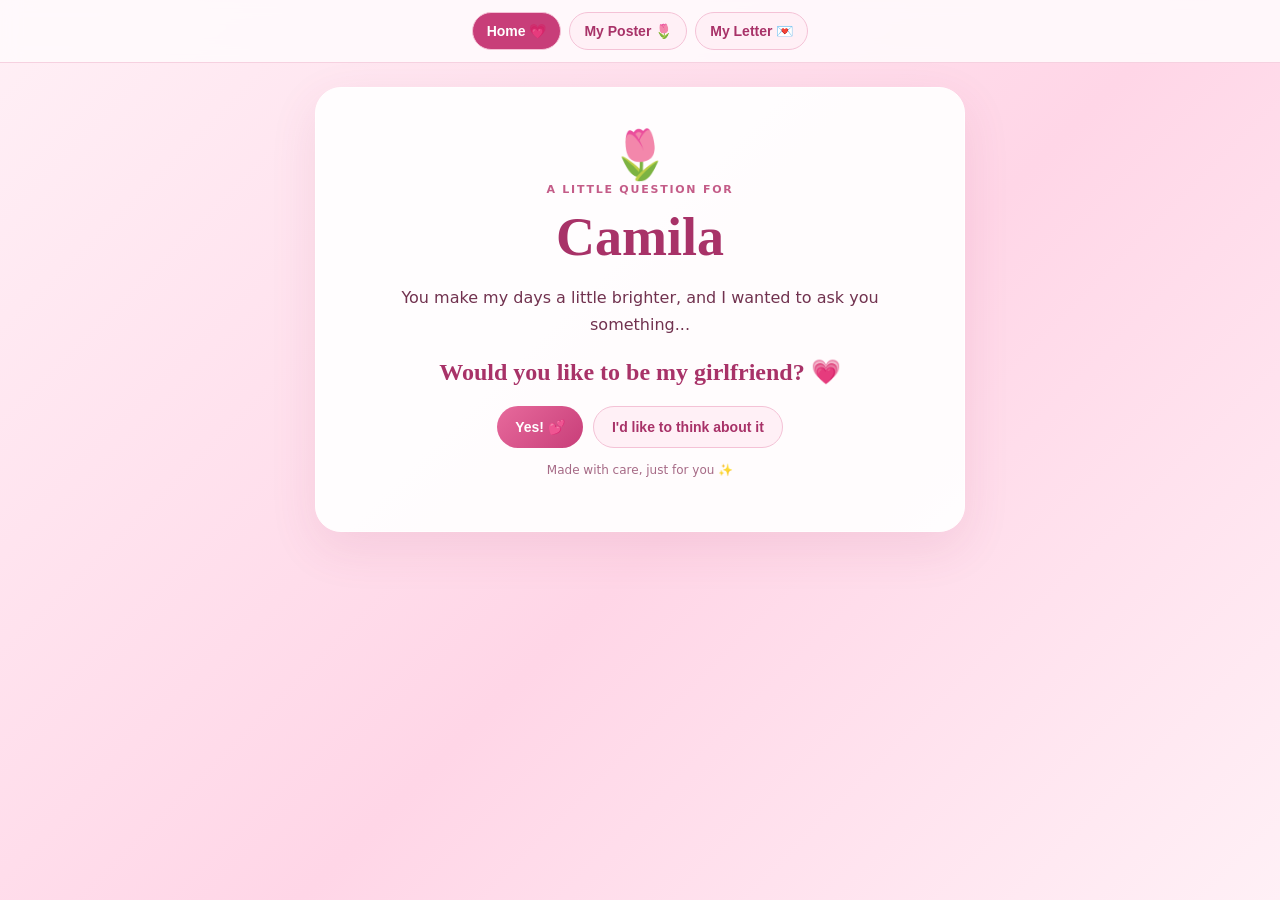
==== index.html @ 625b8be9 "Add files via upload" ====
<!doctype html>
<html lang="en">
<head>
<meta charset="utf-8">
<meta name="viewport" content="width=device-width, initial-scale=1">
<meta name="theme-color" content="#ffe4ef">
<title>For Camila 💗</title>
<style>
:root{--pink:#f7a8c7;--deep:#bd3e78;--ink:#71324f;--pale:#fff0f6}
*{box-sizing:border-box}
body{margin:0;min-height:100vh;font-family:ui-rounded,"Trebuchet MS",system-ui,sans-serif;color:var(--ink);background:linear-gradient(135deg,#fff0f6,#ffd6e7 55%,#fff0f6)}
header{position:sticky;top:0;z-index:3;background:#fffafcE8;backdrop-filter:blur(10px);padding:12px 14px;border-bottom:1px solid #f6d1e0}
nav{display:flex;justify-content:center;gap:8px;flex-wrap:wrap}
nav button{background:#fff0f6;color:#a83268;border:1px solid #f4c2d6;padding:10px 14px;border-radius:999px;font-weight:700}
nav button.active{background:#c83e79;color:white}
main{width:min(100% - 28px,650px);margin:24px auto 50px}
.panel{display:none}.panel.active{display:block}
.card{background:#ffffffed;border:1px solid white;border-radius:26px;padding:clamp(22px,5vw,38px);box-shadow:0 16px 48px #a83f6b1c;text-align:center}
h1,h2{font-family:Georgia,serif;color:#a83268}
h1{font-size:clamp(36px,9vw,54px);margin:10px 0}
p{line-height:1.7}
.flower{font-size:48px}
.eyebrow{text-transform:uppercase;letter-spacing:.16em;font-size:11px;font-weight:800;color:#c45c88}
.actions{display:flex;justify-content:center;gap:10px;flex-wrap:wrap;margin-top:18px}
button,.button{border:0;border-radius:999px;padding:12px 18px;font-size:14px;font-weight:700;cursor:pointer}
.primary{background:linear-gradient(135deg,#e76a9c,#c83e79);color:white}
.soft{background:#fff0f6;color:#a83268;border:1px solid #f4c2d6}
.poster{padding:30px 22px;border-radius:22px;background:radial-gradient(circle at top,#fff 0,#fff0f6 48%,#ffd5e6 100%);border:2px solid #f3b8d0;box-shadow:inset 0 0 0 7px #ffffff8c}
.poster .big{font-family:Georgia,serif;font-size:clamp(34px,9vw,52px);line-height:1.08;color:#b83270;margin:12px 0}
.poster .small{letter-spacing:.16em;text-transform:uppercase;font-size:11px;color:#b45a83}
.poster .poster-message{font-family:Georgia,serif;font-size:20px;line-height:1.5;white-space:pre-wrap}
label{display:block;text-align:left;font-size:13px;font-weight:700;margin:14px 0 6px}
input,textarea{width:100%;border:1px solid #edbfd2;border-radius:12px;padding:12px;font:inherit;color:var(--ink);background:#fffafd}
textarea{min-height:105px;resize:vertical}
.letter{background:#fffafc;border:1px solid #f5d4e1;border-radius:18px;padding:22px;text-align:left;white-space:pre-wrap;line-height:1.8;font-family:Georgia,serif}
.note{font-size:12px;color:#a66a86}
#reply{display:none;margin-top:18px;background:#fff0f6;padding:14px;border-radius:14px}
#reply.show{display:block}
@media print{header,.editor,.actions,.note{display:none!important}body{background:white}.panel{display:none!important}#poster.panel{display:block!important}main{width:100%;margin:0}.card{box-shadow:none;border:0;padding:0}.poster{min-height:90vh;display:flex;flex-direction:column;justify-content:center}}
</style>
</head>
<body>
<header><nav aria-label="Website pages">
<button class="active" data-page="home">Home 💗</button>
<button data-page="poster">My Poster 🌷</button>
<button data-page="letter">My Letter 💌</button>
</nav></header>
<main>
<section class="panel active" id="home">
<div class="card">
<div class="flower">🌷</div><div class="eyebrow">A little question for</div>
<h1>Camila</h1>
<p>You make my days a little brighter, and I wanted to ask you something...</p>
<h2>Would you like to be my girlfriend? 💗</h2>
<div class="actions"><button class="primary" id="yes">Yes! 💕</button><button class="soft" id="think">I'd like to think about it</button></div>
<div id="reply" role="status" aria-live="polite"></div>
<p class="note">Made with care, just for you ✨</p>
</div></section>

<section class="panel" id="poster">
<div class="card">
<h2>Your little poster 🌸</h2>
<div class="poster" id="posterPreview">
<div style="font-size:34px">🌷 💗 🌷</div>
<div class="small">A little note for</div>
<div class="big" id="posterName">CAMILA</div>
<div class="poster-message" id="posterText">You make ordinary days feel a little more special.</div>
<div style="font-size:27px;margin-top:16px">♡ ♡ ♡</div>
</div>
<div class="editor">
<label for="nameInput">Name on the poster</label><input id="nameInput" value="Camila" maxlength="35">
<label for="posterInput">Poster message</label><textarea id="posterInput" maxlength="220">You make ordinary days feel a little more special.</textarea>
</div>
<div class="actions"><button class="primary" onclick="window.print()">Print / Save poster</button><button class="soft" id="resetPoster">Reset poster</button></div>
<p class="note">Edit the words above and the poster updates instantly. Use Print / Save poster to save a copy as a PDF from your phone's print menu.</p>
</div></section>

<section class="panel" id="letter">
<div class="card">
<h2>A letter for Camila 💌</h2>
<div class="letter" id="letterPreview"></div>
<div class="editor">
<label for="letterInput">Make this letter yours — edit any words you like</label>
<textarea id="letterInput" rows="12"></textarea>
</div>
<div class="actions"><button class="primary" id="updateLetter">Update letter</button><button class="soft" id="resetLetter">Restore suggested letter</button></div>
<p class="note">The letter stays in this page while it is open. You can copy it and send it to her.</p>
</div></section>
</main>
<script>
const suggestedLetter = `Dear Camila,

I wanted to make something a little special for you because there is something I've been wanting to ask. I really enjoy talking with you, spending time with you, and getting to know you. You have a way of making my days brighter, and I appreciate the little moments we share.

I think you're a wonderful person, and I'd love the chance to make more happy memories together. I don't want you to feel pressured to answer a certain way — I just wanted to be honest about how I feel and ask you properly.

So here's my question: would you like to be my girlfriend?

Whatever your answer is, thank you for taking the time to read this. You deserve kindness, honesty, and happiness.

From,
Someone who thinks you're pretty special 💗`;
const $ = id => document.getElementById(id);
document.querySelectorAll('nav button').forEach(btn=>btn.addEventListener('click',()=>{
 document.querySelectorAll('nav button').forEach(b=>b.classList.toggle('active',b===btn));
 document.querySelectorAll('.panel').forEach(p=>p.classList.toggle('active',p.id===btn.dataset.page));
}));
$('yes').onclick=()=>{$('reply').textContent="You just made me really happy, Camila! 💖";$('reply').classList.add('show')};
$('think').onclick=()=>{$('reply').textContent="That's completely okay. Take your time — no pressure. 💗";$('reply').classList.add('show')};
function updatePoster(){ $('posterName').textContent=$('nameInput').value.trim().toUpperCase()||'CAMILA'; $('posterText').textContent=$('posterInput').value; }
$('nameInput').addEventListener('input',updatePoster);$('posterInput').addEventListener('input',updatePoster);
$('resetPoster').onclick=()=>{$('nameInput').value='Camila';$('posterInput').value='You make ordinary days feel a little more special.';updatePoster()};
$('letterInput').value=suggestedLetter;
function updateLetter(){ $('letterPreview').textContent=$('letterInput').value; }
$('updateLetter').onclick=updateLetter;
$('resetLetter').onclick=()=>{$('letterInput').value=suggestedLetter;updateLetter()};
updateLetter();
</script>
</body></html>
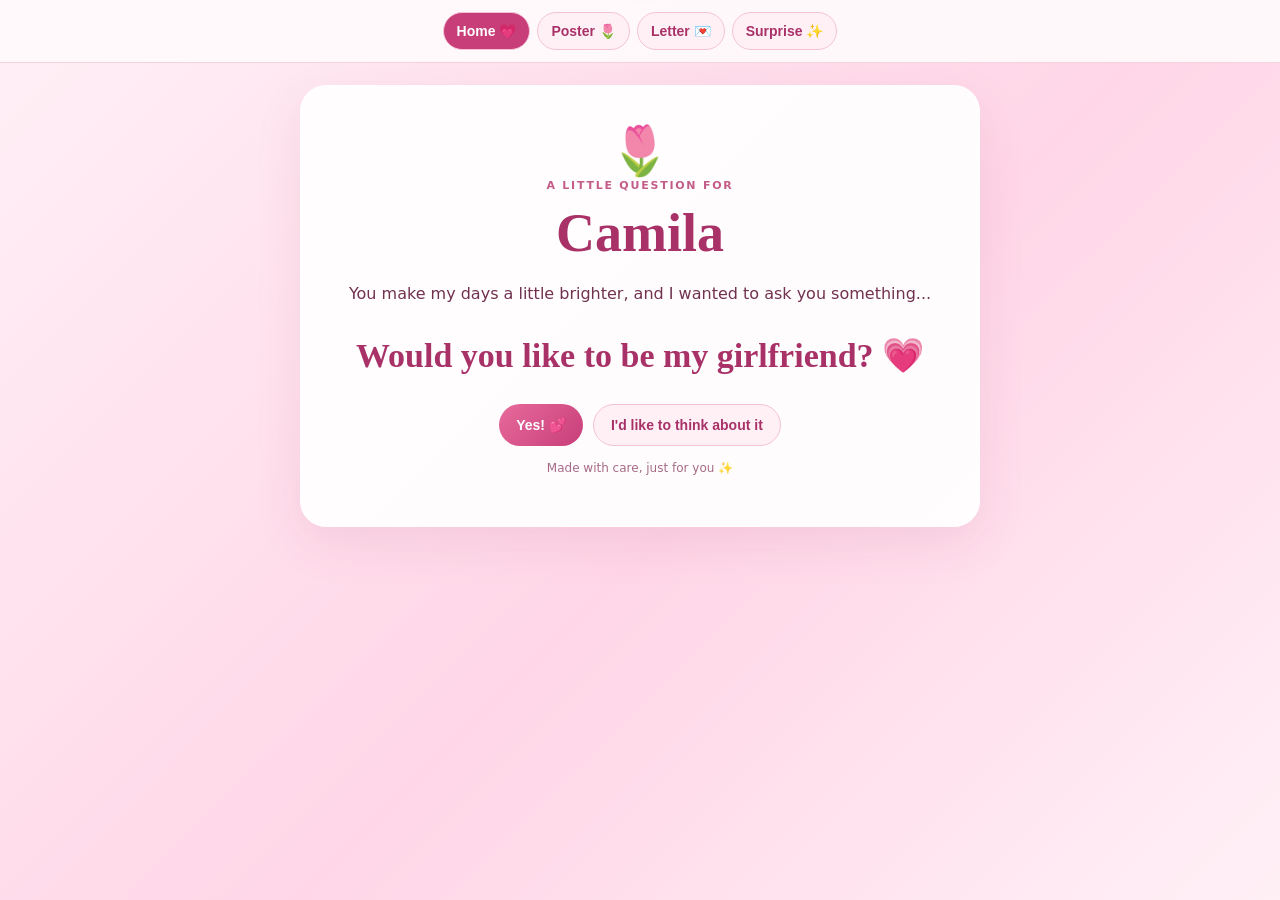
==== commit 19767af1: "Add files via upload" ====
--- a/index.html
+++ b/index.html
@@ -9,86 +9,99 @@
 :root{--pink:#f7a8c7;--deep:#bd3e78;--ink:#71324f;--pale:#fff0f6}
 *{box-sizing:border-box}
 body{margin:0;min-height:100vh;font-family:ui-rounded,"Trebuchet MS",system-ui,sans-serif;color:var(--ink);background:linear-gradient(135deg,#fff0f6,#ffd6e7 55%,#fff0f6)}
-header{position:sticky;top:0;z-index:3;background:#fffafcE8;backdrop-filter:blur(10px);padding:12px 14px;border-bottom:1px solid #f6d1e0}
-nav{display:flex;justify-content:center;gap:8px;flex-wrap:wrap}
-nav button{background:#fff0f6;color:#a83268;border:1px solid #f4c2d6;padding:10px 14px;border-radius:999px;font-weight:700}
+header{position:sticky;top:0;z-index:5;background:#fffafceF;backdrop-filter:blur(10px);padding:12px 10px;border-bottom:1px solid #f6d1e0}
+nav{display:flex;justify-content:center;gap:7px;flex-wrap:wrap}
+nav button{background:#fff0f6;color:#a83268;border:1px solid #f4c2d6;padding:10px 13px;border-radius:999px;font-weight:700}
 nav button.active{background:#c83e79;color:white}
-main{width:min(100% - 28px,650px);margin:24px auto 50px}
+main{width:min(100% - 26px,680px);margin:22px auto 48px}
 .panel{display:none}.panel.active{display:block}
-.card{background:#ffffffed;border:1px solid white;border-radius:26px;padding:clamp(22px,5vw,38px);box-shadow:0 16px 48px #a83f6b1c;text-align:center}
-h1,h2{font-family:Georgia,serif;color:#a83268}
+.card{background:#ffffffed;border:1px solid white;border-radius:26px;padding:clamp(20px,5vw,36px);box-shadow:0 16px 48px #a83f6b1c;text-align:center;margin-bottom:18px}
+h1,h2,h3{font-family:Georgia,serif;color:#a83268}
 h1{font-size:clamp(36px,9vw,54px);margin:10px 0}
+h2{font-size:clamp(25px,6vw,34px)}
 p{line-height:1.7}
-.flower{font-size:48px}
-.eyebrow{text-transform:uppercase;letter-spacing:.16em;font-size:11px;font-weight:800;color:#c45c88}
-.actions{display:flex;justify-content:center;gap:10px;flex-wrap:wrap;margin-top:18px}
-button,.button{border:0;border-radius:999px;padding:12px 18px;font-size:14px;font-weight:700;cursor:pointer}
+button,.button{border:0;border-radius:999px;padding:12px 17px;font-size:14px;font-weight:700;cursor:pointer}
 .primary{background:linear-gradient(135deg,#e76a9c,#c83e79);color:white}
 .soft{background:#fff0f6;color:#a83268;border:1px solid #f4c2d6}
-.poster{padding:30px 22px;border-radius:22px;background:radial-gradient(circle at top,#fff 0,#fff0f6 48%,#ffd5e6 100%);border:2px solid #f3b8d0;box-shadow:inset 0 0 0 7px #ffffff8c}
-.poster .big{font-family:Georgia,serif;font-size:clamp(34px,9vw,52px);line-height:1.08;color:#b83270;margin:12px 0}
+.actions{display:flex;justify-content:center;gap:10px;flex-wrap:wrap;margin-top:17px}
+.flower{font-size:48px}.eyebrow{text-transform:uppercase;letter-spacing:.16em;font-size:11px;font-weight:800;color:#c45c88}
+.poster{padding:28px 18px;border-radius:22px;background:radial-gradient(circle at top,#fff 0,#fff0f6 48%,#ffd5e6 100%);border:2px solid #f3b8d0}
+.poster .big{font-family:Georgia,serif;font-size:clamp(34px,9vw,52px);color:#b83270;margin:12px 0}
 .poster .small{letter-spacing:.16em;text-transform:uppercase;font-size:11px;color:#b45a83}
 .poster .poster-message{font-family:Georgia,serif;font-size:20px;line-height:1.5;white-space:pre-wrap}
 label{display:block;text-align:left;font-size:13px;font-weight:700;margin:14px 0 6px}
 input,textarea{width:100%;border:1px solid #edbfd2;border-radius:12px;padding:12px;font:inherit;color:var(--ink);background:#fffafd}
-textarea{min-height:105px;resize:vertical}
-.letter{background:#fffafc;border:1px solid #f5d4e1;border-radius:18px;padding:22px;text-align:left;white-space:pre-wrap;line-height:1.8;font-family:Georgia,serif}
-.note{font-size:12px;color:#a66a86}
-#reply{display:none;margin-top:18px;background:#fff0f6;padding:14px;border-radius:14px}
-#reply.show{display:block}
-@media print{header,.editor,.actions,.note{display:none!important}body{background:white}.panel{display:none!important}#poster.panel{display:block!important}main{width:100%;margin:0}.card{box-shadow:none;border:0;padding:0}.poster{min-height:90vh;display:flex;flex-direction:column;justify-content:center}}
+input[type=file]{font-size:12px}textarea{min-height:100px;resize:vertical}
+.editor{margin-top:18px}.note{font-size:12px;color:#a66a86}
+.letter{background:#fffafc;border:1px solid #f5d4e1;border-radius:18px;padding:20px;text-align:left;white-space:pre-wrap;line-height:1.8;font-family:Georgia,serif}
+#reply{display:none;margin-top:18px;background:#fff0f6;padding:14px;border-radius:14px}#reply.show{display:block}
+.secret{background:#fff0f6;border:1px solid #f2c4d7;border-radius:18px;padding:20px}
+#secretText{display:none;font-family:Georgia,serif;font-size:19px;line-height:1.7;margin-top:15px}
+#secretText.show{display:block}
+.count{font-size:clamp(26px,7vw,40px);font-weight:800;color:#bd3e78;letter-spacing:.03em;margin:12px 0}
+.count span{display:inline-block;min-width:60px}
+@media print{header,.editor,.actions,.note{display:none!important}body{background:white}.panel{display:none!important}#poster.panel{display:block!important}main{width:100%;margin:0}.card{box-shadow:none;border:0}.poster{min-height:90vh;display:flex;flex-direction:column;justify-content:center}}
 </style>
 </head>
 <body>
 <header><nav aria-label="Website pages">
 <button class="active" data-page="home">Home 💗</button>
-<button data-page="poster">My Poster 🌷</button>
-<button data-page="letter">My Letter 💌</button>
+<button data-page="poster">Poster 🌷</button>
+<button data-page="letter">Letter 💌</button>
+<button data-page="surprise">Surprise ✨</button>
 </nav></header>
 <main>
-<section class="panel active" id="home">
-<div class="card">
-<div class="flower">🌷</div><div class="eyebrow">A little question for</div>
-<h1>Camila</h1>
+<section class="panel active" id="home"><div class="card">
+<div class="flower">🌷</div><div class="eyebrow">A little question for</div><h1>Camila</h1>
 <p>You make my days a little brighter, and I wanted to ask you something...</p>
 <h2>Would you like to be my girlfriend? 💗</h2>
 <div class="actions"><button class="primary" id="yes">Yes! 💕</button><button class="soft" id="think">I'd like to think about it</button></div>
-<div id="reply" role="status" aria-live="polite"></div>
-<p class="note">Made with care, just for you ✨</p>
+<div id="reply" role="status" aria-live="polite"></div><p class="note">Made with care, just for you ✨</p>
 </div></section>
 
-<section class="panel" id="poster">
-<div class="card">
-<h2>Your little poster 🌸</h2>
-<div class="poster" id="posterPreview">
-<div style="font-size:34px">🌷 💗 🌷</div>
-<div class="small">A little note for</div>
-<div class="big" id="posterName">CAMILA</div>
-<div class="poster-message" id="posterText">You make ordinary days feel a little more special.</div>
-<div style="font-size:27px;margin-top:16px">♡ ♡ ♡</div>
+<section class="panel" id="poster"><div class="card">
+<h2>Your little poster 🌸</h2><div class="poster">
+<div style="font-size:32px">🌷 💗 🌷</div><div class="small">A little note for</div>
+<div class="big" id="posterName">CAMILA</div><div class="poster-message" id="posterText">You make ordinary days feel a little more special.</div><div style="font-size:27px;margin-top:16px">♡ ♡ ♡</div>
 </div>
-<div class="editor">
-<label for="nameInput">Name on the poster</label><input id="nameInput" value="Camila" maxlength="35">
-<label for="posterInput">Poster message</label><textarea id="posterInput" maxlength="220">You make ordinary days feel a little more special.</textarea>
-</div>
+<div class="editor"><label for="nameInput">Name on the poster</label><input id="nameInput" value="Camila" maxlength="35">
+<label for="posterInput">Poster message</label><textarea id="posterInput" maxlength="220">You make ordinary days feel a little more special.</textarea></div>
 <div class="actions"><button class="primary" onclick="window.print()">Print / Save poster</button><button class="soft" id="resetPoster">Reset poster</button></div>
-<p class="note">Edit the words above and the poster updates instantly. Use Print / Save poster to save a copy as a PDF from your phone's print menu.</p>
+<p class="note">Edit the words and save the poster as a PDF using your phone's print menu.</p>
 </div></section>
 
-<section class="panel" id="letter">
-<div class="card">
-<h2>A letter for Camila 💌</h2>
-<div class="letter" id="letterPreview"></div>
-<div class="editor">
-<label for="letterInput">Make this letter yours — edit any words you like</label>
-<textarea id="letterInput" rows="12"></textarea>
-</div>
-<div class="actions"><button class="primary" id="updateLetter">Update letter</button><button class="soft" id="resetLetter">Restore suggested letter</button></div>
-<p class="note">The letter stays in this page while it is open. You can copy it and send it to her.</p>
+<section class="panel" id="letter"><div class="card">
+<h2>A letter for Camila 💌</h2><div class="letter" id="letterPreview"></div>
+<div class="editor"><label for="letterInput">Make this letter yours — edit any words you like</label><textarea id="letterInput" rows="12"></textarea></div>
+<div class="actions"><button class="primary" id="updateLetter">Update letter</button><button class="soft" id="copyLetter">Copy letter</button><button class="soft" id="resetLetter">Restore suggested letter</button></div>
+<p class="note">Your edits stay in this browser page. Copy the letter before leaving if you want to keep it.</p>
+</div></section>
+
+<section class="panel" id="surprise"><div class="card">
+<h2>A little surprise for you ✨</h2>
+<div class="secret"><p>There's a message waiting just for you...</p><button class="primary" id="reveal">Open my secret message 💌</button>
+<div id="secretText">Camila, I hope this makes you smile. You deserve to feel appreciated, cared for, and respected. I'm really glad I got to know you. 💗</div></div>
+<div style="height:20px"></div><h2>A countdown to our date 🌷</h2>
+<p>Choose a date together, then this little countdown will keep track.</p>
+<label for="dateInput">Our date</label><input type="datetime-local" id="dateInput">
+<div class="count" id="countdown">Choose a date above 💕</div>
+<p class="note">The countdown runs on the visitor's device. Set a date and time that works for both of you.</p>
+<div class="actions"><button class="primary" id="musicButton">Play a little tune 🎵</button></div>
+<p class="note" id="musicNote">Optional original tones — tap to play or pause. Your phone may require the button to be tapped first.</p>
 </div></section>
 </main>
 <script>
-const suggestedLetter = `Dear Camila,
+const $=id=>document.getElementById(id);
+document.querySelectorAll('nav button').forEach(btn=>btn.addEventListener('click',()=>{
+ document.querySelectorAll('nav button').forEach(b=>b.classList.toggle('active',b===btn));
+ document.querySelectorAll('.panel').forEach(p=>p.classList.toggle('active',p.id===btn.dataset.page));
+}));
+$('yes').onclick=()=>{$('reply').textContent="You just made me really happy, Camila! 💖";$('reply').classList.add('show')};
+$('think').onclick=()=>{$('reply').textContent="That's completely okay. Take your time — no pressure. 💗";$('reply').classList.add('show')};
+function updatePoster(){$('posterName').textContent=$('nameInput').value.trim().toUpperCase()||'CAMILA';$('posterText').textContent=$('posterInput').value}
+$('nameInput').addEventListener('input',updatePoster);$('posterInput').addEventListener('input',updatePoster);
+$('resetPoster').onclick=()=>{$('nameInput').value='Camila';$('posterInput').value='You make ordinary days feel a little more special.';updatePoster()};
+const suggestedLetter=`Dear Camila,
 
 I wanted to make something a little special for you because there is something I've been wanting to ask. I really enjoy talking with you, spending time with you, and getting to know you. You have a way of making my days brighter, and I appreciate the little moments we share.
 
@@ -100,20 +113,44 @@
 
 From,
 Someone who thinks you're pretty special 💗`;
-const $ = id => document.getElementById(id);
-document.querySelectorAll('nav button').forEach(btn=>btn.addEventListener('click',()=>{
- document.querySelectorAll('nav button').forEach(b=>b.classList.toggle('active',b===btn));
- document.querySelectorAll('.panel').forEach(p=>p.classList.toggle('active',p.id===btn.dataset.page));
-}));
-$('yes').onclick=()=>{$('reply').textContent="You just made me really happy, Camila! 💖";$('reply').classList.add('show')};
-$('think').onclick=()=>{$('reply').textContent="That's completely okay. Take your time — no pressure. 💗";$('reply').classList.add('show')};
-function updatePoster(){ $('posterName').textContent=$('nameInput').value.trim().toUpperCase()||'CAMILA'; $('posterText').textContent=$('posterInput').value; }
-$('nameInput').addEventListener('input',updatePoster);$('posterInput').addEventListener('input',updatePoster);
-$('resetPoster').onclick=()=>{$('nameInput').value='Camila';$('posterInput').value='You make ordinary days feel a little more special.';updatePoster()};
 $('letterInput').value=suggestedLetter;
-function updateLetter(){ $('letterPreview').textContent=$('letterInput').value; }
-$('updateLetter').onclick=updateLetter;
-$('resetLetter').onclick=()=>{$('letterInput').value=suggestedLetter;updateLetter()};
+function updateLetter(){$('letterPreview').textContent=$('letterInput').value}
+$('updateLetter').onclick=updateLetter;$('resetLetter').onclick=()=>{$('letterInput').value=suggestedLetter;updateLetter()};
+$('copyLetter').onclick=async()=>{try{await navigator.clipboard.writeText($('letterInput').value);$('copyLetter').textContent='Copied! 💗'}catch(e){$('letterInput').select();document.execCommand('copy');$('copyLetter').textContent='Copied! 💗'}};
 updateLetter();
+$('reveal').onclick=()=>{$('secretText').classList.toggle('show');$('reveal').textContent=$('secretText').classList.contains('show')?'Hide my message 💗':'Open my secret message 💌'};
+let countdownTimer;
+$('dateInput').addEventListener('input',()=>{
+ if(countdownTimer)clearInterval(countdownTimer);
+ const update=()=>{
+  const target=new Date($('dateInput').value).getTime();
+  if(!Number.isFinite(target)){ $('countdown').textContent='Choose a date above 💕';return; }
+  let diff=target-Date.now();
+  if(diff<=0){$('countdown').textContent='It’s date time! 🌷';clearInterval(countdownTimer);return;}
+  const d=Math.floor(diff/86400000);diff%=86400000;
+  const h=Math.floor(diff/3600000);diff%=3600000;
+  const m=Math.floor(diff/60000);const s=Math.floor(diff%60000/1000);
+  $('countdown').textContent=`${d} days · ${h} hrs · ${m} min · ${s} sec`;
+ };
+ update();countdownTimer=setInterval(update,1000);
+});
+let audioCtx=null,oscillators=[],musicOn=false;
+function playTune(){
+ const AudioContext=window.AudioContext||window.webkitAudioContext;
+ if(!AudioContext){$('musicNote').textContent='This browser does not support the little tune.';return}
+ if(musicOn){oscillators.forEach(o=>{try{o.stop()}catch(e){}});oscillators=[];musicOn=false;$('musicButton').textContent='Play a little tune 🎵';return}
+ audioCtx=audioCtx||new AudioContext();audioCtx.resume();
+ const notes=[523.25,659.25,783.99,659.25,587.33,659.25,523.25];
+ notes.forEach((freq,i)=>{
+  const osc=audioCtx.createOscillator(),gain=audioCtx.createGain();
+  osc.type='sine';osc.frequency.value=freq;gain.gain.setValueAtTime(0,audioCtx.currentTime+i*.34);
+  gain.gain.linearRampToValueAtTime(.07,audioCtx.currentTime+i*.34+.04);
+  gain.gain.exponentialRampToValueAtTime(.001,audioCtx.currentTime+i*.34+.29);
+  osc.connect(gain);gain.connect(audioCtx.destination);osc.start(audioCtx.currentTime+i*.34);osc.stop(audioCtx.currentTime+i*.34+.3);oscillators.push(osc);
+ });
+ musicOn=true;$('musicButton').textContent='Stop the tune ⏸️';
+ setTimeout(()=>{musicOn=false;$('musicButton').textContent='Play a little tune 🎵';oscillators=[]},2600);
+}
+$('musicButton').onclick=playTune;
 </script>
 </body></html>
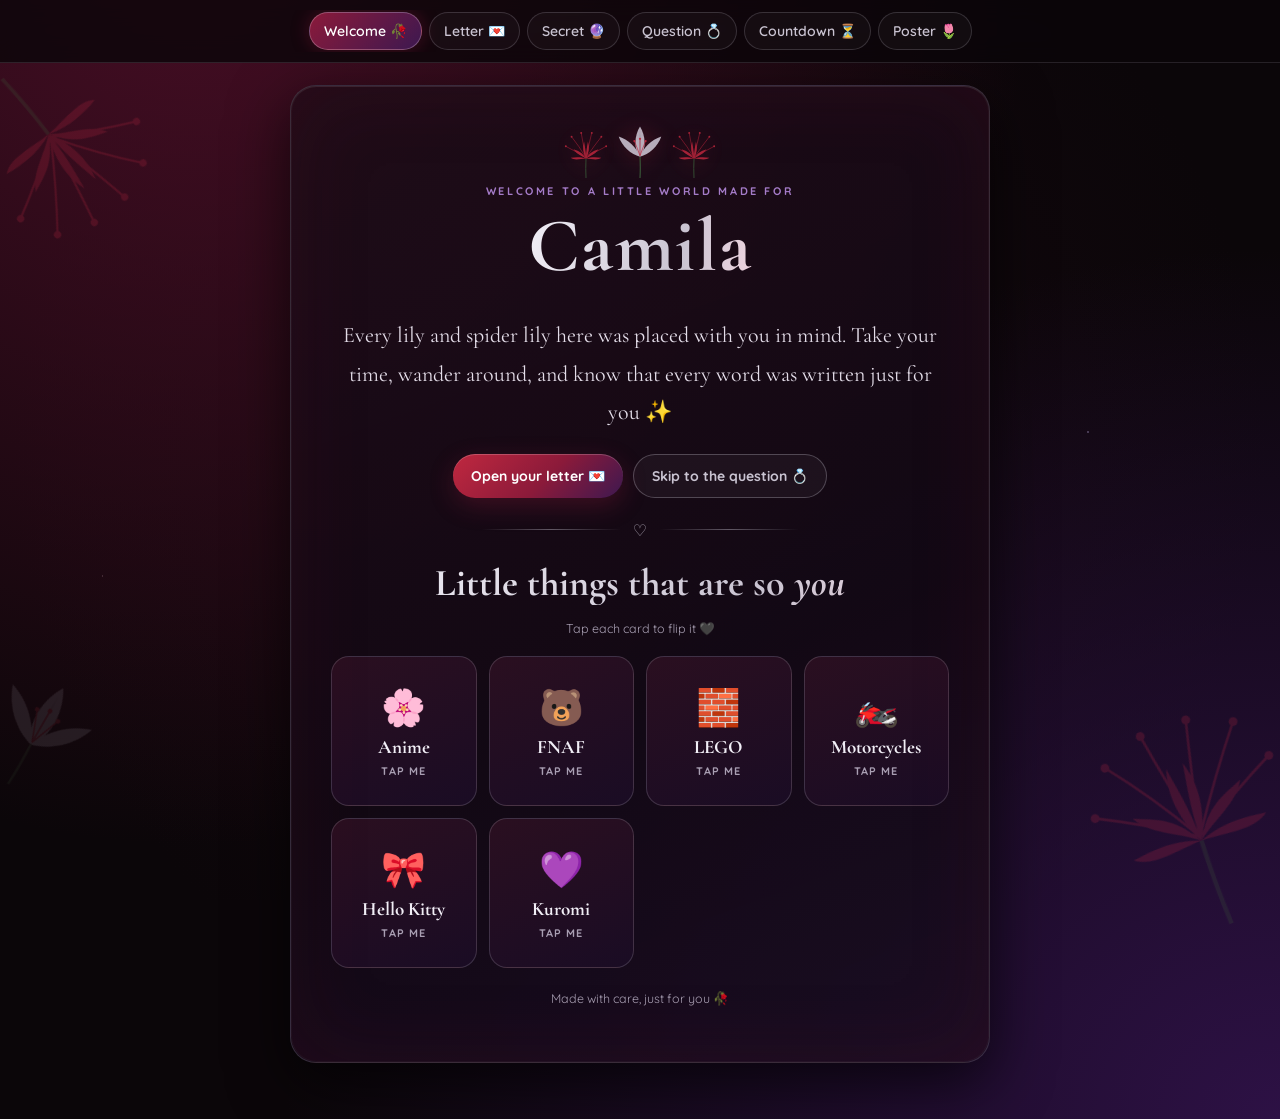
==== commit d8183c79: "Redesign Camila's website with a dark romantic theme and new interactive sections (6aff277454319ade6" ====
--- a/index.html
+++ b/index.html
@@ -3,66 +3,189 @@
 <head>
 <meta charset="utf-8">
 <meta name="viewport" content="width=device-width, initial-scale=1">
-<meta name="theme-color" content="#ffe4ef">
-<title>For Camila 💗</title>
+<meta name="theme-color" content="#0b0609">
+<meta name="description" content="A little website made just for Camila">
+<title>For Camila 🥀</title>
+<link rel="preconnect" href="https://fonts.googleapis.com"><link rel="preconnect" href="https://fonts.gstatic.com" crossorigin>
+<link href="https://fonts.googleapis.com/css2?family=Cormorant+Garamond:ital,wght@0,500;0,700;1,500&family=Quicksand:wght@400;600;700&display=swap" rel="stylesheet">
 <style>
-:root{--pink:#f7a8c7;--deep:#bd3e78;--ink:#71324f;--pale:#fff0f6}
+:root{--black:#0b0609;--night:#140a12;--burgundy:#5a0f24;--wine:#8b1a3a;--red:#c0283f;--purple:#3d1850;--violet:#a57cc9;--silver:#c9c3d1;--bright:#f1eef6;--ink:#e4dde9;--muted:#a99fb3;
+--serif:"Cormorant Garamond",Georgia,serif;--sans:Quicksand,ui-rounded,"Trebuchet MS",system-ui,sans-serif}
 *{box-sizing:border-box}
-body{margin:0;min-height:100vh;font-family:ui-rounded,"Trebuchet MS",system-ui,sans-serif;color:var(--ink);background:linear-gradient(135deg,#fff0f6,#ffd6e7 55%,#fff0f6)}
-header{position:sticky;top:0;z-index:5;background:#fffafceF;backdrop-filter:blur(10px);padding:12px 10px;border-bottom:1px solid #f6d1e0}
-nav{display:flex;justify-content:center;gap:7px;flex-wrap:wrap}
-nav button{background:#fff0f6;color:#a83268;border:1px solid #f4c2d6;padding:10px 13px;border-radius:999px;font-weight:700}
-nav button.active{background:#c83e79;color:white}
-main{width:min(100% - 26px,680px);margin:22px auto 48px}
-.panel{display:none}.panel.active{display:block}
-.card{background:#ffffffed;border:1px solid white;border-radius:26px;padding:clamp(20px,5vw,36px);box-shadow:0 16px 48px #a83f6b1c;text-align:center;margin-bottom:18px}
-h1,h2,h3{font-family:Georgia,serif;color:#a83268}
-h1{font-size:clamp(36px,9vw,54px);margin:10px 0}
-h2{font-size:clamp(25px,6vw,34px)}
-p{line-height:1.7}
-button,.button{border:0;border-radius:999px;padding:12px 17px;font-size:14px;font-weight:700;cursor:pointer}
-.primary{background:linear-gradient(135deg,#e76a9c,#c83e79);color:white}
-.soft{background:#fff0f6;color:#a83268;border:1px solid #f4c2d6}
-.actions{display:flex;justify-content:center;gap:10px;flex-wrap:wrap;margin-top:17px}
-.flower{font-size:48px}.eyebrow{text-transform:uppercase;letter-spacing:.16em;font-size:11px;font-weight:800;color:#c45c88}
-.poster{padding:28px 18px;border-radius:22px;background:radial-gradient(circle at top,#fff 0,#fff0f6 48%,#ffd5e6 100%);border:2px solid #f3b8d0}
-.poster .big{font-family:Georgia,serif;font-size:clamp(34px,9vw,52px);color:#b83270;margin:12px 0}
-.poster .small{letter-spacing:.16em;text-transform:uppercase;font-size:11px;color:#b45a83}
-.poster .poster-message{font-family:Georgia,serif;font-size:20px;line-height:1.5;white-space:pre-wrap}
-label{display:block;text-align:left;font-size:13px;font-weight:700;margin:14px 0 6px}
-input,textarea{width:100%;border:1px solid #edbfd2;border-radius:12px;padding:12px;font:inherit;color:var(--ink);background:#fffafd}
-input[type=file]{font-size:12px}textarea{min-height:100px;resize:vertical}
-.editor{margin-top:18px}.note{font-size:12px;color:#a66a86}
-.letter{background:#fffafc;border:1px solid #f5d4e1;border-radius:18px;padding:20px;text-align:left;white-space:pre-wrap;line-height:1.8;font-family:Georgia,serif}
-#reply{display:none;margin-top:18px;background:#fff0f6;padding:14px;border-radius:14px}#reply.show{display:block}
-.secret{background:#fff0f6;border:1px solid #f2c4d7;border-radius:18px;padding:20px}
-#secretText{display:none;font-family:Georgia,serif;font-size:19px;line-height:1.7;margin-top:15px}
-#secretText.show{display:block}
-.count{font-size:clamp(26px,7vw,40px);font-weight:800;color:#bd3e78;letter-spacing:.03em;margin:12px 0}
-.count span{display:inline-block;min-width:60px}
-@media print{header,.editor,.actions,.note{display:none!important}body{background:white}.panel{display:none!important}#poster.panel{display:block!important}main{width:100%;margin:0}.card{box-shadow:none;border:0}.poster{min-height:90vh;display:flex;flex-direction:column;justify-content:center}}
+html{scroll-behavior:smooth}
+body{margin:0;min-height:100vh;font-family:var(--sans);color:var(--ink);overflow-x:hidden;
+background:radial-gradient(ellipse at 15% -10%,#4a0e26 0,transparent 55%),radial-gradient(ellipse at 100% 100%,#2d1145 0,transparent 55%),radial-gradient(circle at 50% 50%,#160910 0,var(--black) 80%) fixed;background-color:var(--black)}
+body::before{content:"";position:fixed;inset:0;pointer-events:none;z-index:0;opacity:.5;
+background-image:radial-gradient(1px 1px at 12% 22%,#fff8 50%,transparent 51%),radial-gradient(1px 1px at 68% 12%,#fff6 50%,transparent 51%),radial-gradient(1.5px 1.5px at 85% 48%,#d9c8ff88 50%,transparent 51%),radial-gradient(1px 1px at 33% 78%,#fff5 50%,transparent 51%),radial-gradient(1px 1px at 52% 40%,#fff4 50%,transparent 51%),radial-gradient(1.5px 1.5px at 8% 64%,#ffd6e055 50%,transparent 51%),radial-gradient(1px 1px at 92% 85%,#fff5 50%,transparent 51%);animation:twinkle 6s ease-in-out infinite alternate}
+@keyframes twinkle{to{opacity:.2}}
+header{position:sticky;top:0;z-index:10;background:#0b0609cc;backdrop-filter:blur(12px);-webkit-backdrop-filter:blur(12px);padding:10px 8px;border-bottom:1px solid #c9c3d126}
+nav{display:flex;gap:7px;overflow-x:auto;scrollbar-width:none;padding:2px 4px;justify-content:flex-start}
+nav::-webkit-scrollbar{display:none}
+@media(min-width:720px){nav{justify-content:center}}
+nav button{flex:0 0 auto;background:#ffffff08;color:var(--silver);border:1px solid #c9c3d133;padding:9px 14px;border-radius:999px;font-weight:600;font-family:var(--sans);transition:.25s}
+nav button:hover{border-color:#c9c3d177;color:var(--bright)}
+nav button.active{background:linear-gradient(135deg,var(--wine),var(--purple));color:#fff;border-color:#e6c3d655;box-shadow:0 0 18px #8b1a3a66}
+main{position:relative;z-index:1;width:min(100% - 24px,700px);margin:22px auto 56px}
+.panel{display:none}.panel.active{display:block;animation:rise .6s ease both}
+@keyframes rise{from{opacity:0;transform:translateY(14px)}to{opacity:1;transform:none}}
+.card{position:relative;overflow:hidden;background:linear-gradient(160deg,#1d0c18e6,#120914eb 60%,#1a0d22e6);border:1px solid #c9c3d12e;border-radius:26px;padding:clamp(22px,5vw,40px);box-shadow:0 20px 60px #000a,inset 0 1px 0 #ffffff14;text-align:center;margin-bottom:18px}
+.card::after{content:"";position:absolute;inset:0;border-radius:inherit;pointer-events:none;box-shadow:inset 0 0 0 1px #ffffff08,inset 0 0 80px #5a0f2433}
+h1,h2,h3{font-family:var(--serif);font-weight:700;margin:10px 0;background:linear-gradient(100deg,#f1eef6 0%,#c9c3d1 35%,#f6d8e2 55%,#c9c3d1 75%,#f1eef6 100%);background-size:200% auto;-webkit-background-clip:text;background-clip:text;color:transparent;animation:shine 7s linear infinite}
+@keyframes shine{to{background-position:200% center}}
+h1{font-size:clamp(46px,13vw,76px);line-height:1;letter-spacing:.02em}
+h2{font-size:clamp(28px,7vw,38px);line-height:1.15}
+h3{font-size:22px}
+p{line-height:1.75}
+.lead{font-family:var(--serif);font-size:clamp(19px,4.6vw,22px);color:var(--ink)}
+button,.button{border:0;border-radius:999px;padding:12px 18px;font-size:14px;font-weight:700;font-family:var(--sans);cursor:pointer;transition:transform .2s,box-shadow .2s,background .2s}
+button:active{transform:scale(.96)}
+button:focus-visible,input:focus-visible,textarea:focus-visible,summary:focus-visible{outline:2px solid var(--violet);outline-offset:3px}
+.primary{background:linear-gradient(135deg,var(--red),var(--wine) 55%,var(--purple));color:#fff;box-shadow:0 8px 24px #8b1a3a55,inset 0 1px 0 #ffffff33}
+.primary:hover{box-shadow:0 10px 30px #c0283f77,inset 0 1px 0 #ffffff33;transform:translateY(-1px)}
+.soft{background:#ffffff0a;color:var(--silver);border:1px solid #c9c3d14d}
+.soft:hover{background:#ffffff14;color:var(--bright)}
+.actions{display:flex;justify-content:center;gap:10px;flex-wrap:wrap;margin-top:18px}
+.flower{font-size:48px}
+.eyebrow{text-transform:uppercase;letter-spacing:.24em;font-size:11px;font-weight:700;color:var(--violet)}
+.note{font-size:12.5px;color:var(--muted)}
+.divider{display:flex;align-items:center;gap:12px;justify-content:center;color:var(--silver);margin:22px 0;opacity:.8}
+.divider::before,.divider::after{content:"";height:1px;flex:1;max-width:140px;background:linear-gradient(90deg,transparent,#c9c3d188,transparent)}
+/* flower decorations */
+.ornament{display:flex;justify-content:center;align-items:flex-end;gap:2px;margin:-4px 0 6px}
+.ornament svg{filter:drop-shadow(0 0 10px #c0283f55)}
+.ornament .sl{width:70px;height:70px;color:var(--red);animation:sway 6s ease-in-out infinite;transform-origin:50% 90%}
+.ornament .sl.small{width:48px;height:48px;opacity:.85;animation-delay:-2s}
+.ornament .ly{width:56px;height:56px;color:var(--silver);animation:sway 7s ease-in-out infinite reverse;transform-origin:50% 90%}
+@keyframes sway{0%,100%{transform:rotate(-4deg)}50%{transform:rotate(4deg)}}
+.corner{position:fixed;z-index:0;pointer-events:none;opacity:.22;color:var(--red)}
+.corner.tl{top:58px;left:-30px;width:180px;height:180px;transform:rotate(140deg)}
+.corner.br{bottom:-30px;right:-24px;width:220px;height:220px;transform:rotate(-20deg)}
+.corner.lily{bottom:12%;left:-22px;width:120px;height:120px;color:var(--silver);opacity:.12;transform:rotate(30deg)}
+.petal{position:fixed;top:-20px;z-index:0;pointer-events:none;width:10px;height:14px;border-radius:150% 0 150% 0;background:linear-gradient(135deg,#d1344f,#5a0f24);opacity:.7;animation:fall linear infinite}
+.petal.v{background:linear-gradient(135deg,#b48fd6,#3d1850)}
+.petal.s{background:linear-gradient(135deg,#f1eef6,#8f8799);opacity:.45}
+@keyframes fall{0%{transform:translate3d(0,-20px,0) rotate(0)}100%{transform:translate3d(var(--drift,60px),105vh,0) rotate(540deg)}}
+/* welcome */
+.welcome-name{position:relative;display:inline-block}
+.sparkle{display:inline-block;animation:pulse 2.4s ease-in-out infinite}
+@keyframes pulse{50%{transform:scale(1.25);opacity:.6}}
+.faves{display:grid;grid-template-columns:repeat(auto-fit,minmax(140px,1fr));gap:12px;margin-top:16px}
+.fave{perspective:800px;height:150px;background:none;padding:0;border-radius:18px}
+.fave-inner{position:relative;width:100%;height:100%;transition:transform .7s cubic-bezier(.2,.7,.2,1);transform-style:preserve-3d}
+.fave.flipped .fave-inner{transform:rotateY(180deg)}
+.fave-face{position:absolute;inset:0;display:flex;flex-direction:column;align-items:center;justify-content:center;gap:6px;padding:12px;border-radius:18px;border:1px solid #c9c3d133;backface-visibility:hidden;-webkit-backface-visibility:hidden;color:var(--ink)}
+.fave-front{background:linear-gradient(160deg,#2a0f20,#1a0c24)}
+.fave-front .emo{font-size:36px;transition:transform .3s}
+.fave:hover .emo{transform:scale(1.15) rotate(-6deg)}
+.fave-front b{font-family:var(--serif);font-size:19px;color:var(--bright)}
+.fave-front small{font-size:11px;color:var(--muted);letter-spacing:.1em;text-transform:uppercase}
+.fave-back{transform:rotateY(180deg);background:linear-gradient(160deg,#5a0f24,#3d1850);font-family:var(--serif);font-size:16.5px;line-height:1.4;font-weight:500}
+/* question */
+.question{font-size:clamp(32px,8.5vw,46px)}
+.ring{font-size:54px;display:inline-block;animation:float 3.5s ease-in-out infinite}
+@keyframes float{50%{transform:translateY(-8px)}}
+#reply{display:none;margin-top:20px;background:linear-gradient(135deg,#5a0f2466,#3d185066);border:1px solid #c9c3d133;padding:16px;border-radius:16px;font-family:var(--serif);font-size:20px;color:var(--bright)}
+#reply.show{display:block;animation:rise .5s ease both}
+.burst{position:fixed;z-index:50;pointer-events:none;font-size:22px;animation:burst 1.6s ease-out forwards}
+@keyframes burst{0%{transform:translate(0,0) scale(.4);opacity:1}100%{transform:translate(var(--x),var(--y)) scale(1.2) rotate(var(--r));opacity:0}}
+/* poster */
+.poster{padding:30px 18px;border-radius:22px;background:radial-gradient(circle at top,#3a1230 0,#1a0a17 55%,#0e0610 100%);border:1px solid #c9c3d155;box-shadow:inset 0 0 0 6px #0b0609,inset 0 0 0 7px #c9c3d133}
+.poster .big{font-family:var(--serif);font-weight:700;font-size:clamp(38px,10vw,58px);color:var(--bright);margin:12px 0;letter-spacing:.06em;text-shadow:0 0 24px #c0283f88}
+.poster .small{letter-spacing:.24em;text-transform:uppercase;font-size:11px;color:var(--violet)}
+.poster .poster-message{font-family:var(--serif);font-size:22px;line-height:1.5;white-space:pre-wrap;color:var(--ink)}
+label{display:block;text-align:left;font-size:13px;font-weight:700;margin:14px 0 6px;color:var(--silver)}
+input,textarea{width:100%;border:1px solid #c9c3d140;border-radius:12px;padding:12px;font:inherit;font-size:16px;color:var(--bright);background:#0b0609b3;color-scheme:dark;transition:border-color .2s}
+input:focus,textarea:focus{border-color:var(--violet)}
+textarea{min-height:100px;resize:vertical}
+.editor{margin-top:18px}
+details.editor summary{cursor:pointer;color:var(--silver);font-size:14px;font-weight:600;list-style:none}
+details.editor summary::before{content:"✎ "}
+/* letter */
+.envelope-seal{width:54px;height:54px;margin:4px auto 10px;border-radius:50%;display:grid;place-items:center;font-size:24px;background:radial-gradient(circle at 35% 30%,#d64560,#7a1430 70%);box-shadow:0 4px 14px #000a,inset 0 -3px 6px #0006}
+.letter{position:relative;background:linear-gradient(180deg,#1f0f1c,#160b17);border:1px solid #c9c3d133;border-radius:18px;padding:clamp(20px,5vw,32px);text-align:left;white-space:pre-wrap;line-height:1.65;font-family:var(--serif);font-size:clamp(18px,4.4vw,20px);color:var(--ink);box-shadow:inset 0 0 40px #5a0f2433}
+.letter::first-line{color:var(--bright);font-weight:700}
+/* secret */
+.secret{background:linear-gradient(160deg,#ffffff06,#3d185033);border:1px solid #c9c3d133;border-radius:20px;padding:24px 18px}
+.lock{font-size:44px;display:inline-block;transition:transform .5s}
+.secret.open .lock{transform:rotate(-12deg) scale(1.1)}
+#secretText{display:none;font-family:var(--serif);font-size:clamp(20px,5vw,23px);line-height:1.7;margin-top:16px;color:var(--bright)}
+#secretText.show{display:block;animation:reveal 1s ease both}
+@keyframes reveal{from{opacity:0;filter:blur(8px);letter-spacing:.2em}to{opacity:1;filter:none}}
+/* countdown */
+.count{margin:16px 0;font-family:var(--serif);font-size:clamp(20px,5vw,24px);color:var(--silver)}
+.count-grid{display:grid;grid-template-columns:repeat(4,1fr);gap:8px}
+.count-grid div{background:linear-gradient(160deg,#2a0f20,#1a0c24);border:1px solid #c9c3d133;border-radius:16px;padding:14px 4px}
+.count-grid b{display:block;font-family:var(--serif);font-size:clamp(30px,9vw,44px);line-height:1;color:var(--bright);text-shadow:0 0 16px #c0283f88}
+.count-grid small{font-family:var(--sans);font-size:10.5px;letter-spacing:.14em;text-transform:uppercase;color:var(--muted)}
+.next{margin-top:22px}
+@media(prefers-reduced-motion:reduce){*,*::before,*::after{animation:none!important;transition:none!important}.petal{display:none}}
+@media print{header,.editor,.actions,.note,.corner,.petal,.next{display:none!important}body{background:white}body::before{display:none}.panel{display:none!important}#poster.panel{display:block!important}main{width:100%;margin:0}.card{box-shadow:none;border:0;background:white}.card::after{display:none}.card>h2{display:none}.poster{min-height:90vh;display:flex;flex-direction:column;justify-content:center;background:white;box-shadow:none;border:2px solid #5a0f24}.poster .big{color:#5a0f24;text-shadow:none}.poster .poster-message{color:#2a0f20}.poster .small{color:#3d1850}h1,h2,h3{-webkit-text-fill-color:#5a0f24;color:#5a0f24}}
 </style>
 </head>
 <body>
+<svg width="0" height="0" style="position:absolute" aria-hidden="true">
+ <defs>
+  <symbol id="spider-lily" viewBox="0 0 100 100">
+   <g fill="none" stroke="currentColor" stroke-width="1.2" stroke-linecap="round">
+    <path d="M50 58 Q36 34 20 14"/><path d="M50 58 Q44 30 40 6"/><path d="M50 58 Q56 30 62 6"/><path d="M50 58 Q66 34 82 14"/><path d="M50 58 Q28 44 8 34"/><path d="M50 58 Q72 44 92 34"/>
+   </g>
+   <g fill="currentColor"><circle cx="20" cy="14" r="2"/><circle cx="40" cy="6" r="2"/><circle cx="62" cy="6" r="2"/><circle cx="82" cy="14" r="2"/><circle cx="8" cy="34" r="2"/><circle cx="92" cy="34" r="2"/></g>
+   <g fill="currentColor">
+    <path d="M50 60 C40 52 30 50 24 40 C34 44 42 46 50 60Z"/><path d="M50 60 C60 52 70 50 76 40 C66 44 58 46 50 60Z"/>
+    <path d="M50 60 C44 48 42 36 46 24 C48 36 50 46 50 60Z"/><path d="M50 60 C56 48 58 36 54 24 C52 36 50 46 50 60Z"/>
+    <path d="M50 60 C38 60 26 64 18 58 C30 56 40 56 50 60Z"/><path d="M50 60 C62 60 74 64 82 58 C70 56 60 56 50 60Z"/>
+   </g>
+   <path d="M50 60 Q49 80 50 100" stroke="#3b5a3a" stroke-width="2" fill="none"/>
+  </symbol>
+  <symbol id="lily" viewBox="0 0 100 100">
+   <g fill="currentColor" opacity=".9">
+    <path d="M50 62 C38 48 40 24 50 8 C60 24 62 48 50 62Z"/>
+    <path d="M50 62 C34 58 18 44 12 26 C30 32 44 46 50 62Z"/>
+    <path d="M50 62 C66 58 82 44 88 26 C70 32 56 46 50 62Z"/>
+   </g>
+   <g fill="#0b0609" opacity=".35"><path d="M50 58 Q49 36 50 14 Q51 36 50 58Z"/></g>
+   <g stroke="#c0283f" stroke-width="1.2" fill="none"><path d="M50 60 Q44 44 40 34"/><path d="M50 60 Q50 42 50 30"/><path d="M50 60 Q56 44 60 34"/></g>
+   <g fill="#c0283f"><circle cx="40" cy="34" r="2"/><circle cx="50" cy="30" r="2"/><circle cx="60" cy="34" r="2"/></g>
+   <path d="M50 62 Q51 82 50 100" stroke="#3b5a3a" stroke-width="2" fill="none"/>
+  </symbol>
+ </defs>
+</svg>
+<svg class="corner tl" aria-hidden="true"><use href="#spider-lily"/></svg>
+<svg class="corner br" aria-hidden="true"><use href="#spider-lily"/></svg>
+<svg class="corner lily" aria-hidden="true"><use href="#lily"/></svg>
 <header><nav aria-label="Website pages">
-<button class="active" data-page="home">Home 💗</button>
+<button class="active" data-page="home">Welcome 🥀</button>
+<button data-page="letter">Letter 💌</button>
+<button data-page="surprise">Secret 🔮</button>
+<button data-page="question">Question 💍</button>
+<button data-page="countdown-page">Countdown ⏳</button>
 <button data-page="poster">Poster 🌷</button>
-<button data-page="letter">Letter 💌</button>
-<button data-page="surprise">Surprise ✨</button>
 </nav></header>
 <main>
 <section class="panel active" id="home"><div class="card">
-<div class="flower">🌷</div><div class="eyebrow">A little question for</div><h1>Camila</h1>
-<p>You make my days a little brighter, and I wanted to ask you something...</p>
-<h2>Would you like to be my girlfriend? 💗</h2>
-<div class="actions"><button class="primary" id="yes">Yes! 💕</button><button class="soft" id="think">I'd like to think about it</button></div>
-<div id="reply" role="status" aria-live="polite"></div><p class="note">Made with care, just for you ✨</p>
+<div class="ornament" aria-hidden="true"><svg class="sl small"><use href="#spider-lily"/></svg><svg class="ly"><use href="#lily"/></svg><svg class="sl small"><use href="#spider-lily"/></svg></div>
+<div class="eyebrow">Welcome to a little world made for</div>
+<h1 class="welcome-name">Camila</h1>
+<p class="lead">Every lily and spider lily here was placed with you in mind. Take your time, wander around, and know that every word was written just for you <span class="sparkle">✨</span></p>
+<div class="actions"><button class="primary" data-goto="letter">Open your letter 💌</button><button class="soft" data-goto="question">Skip to the question 💍</button></div>
+<div class="divider">♡</div>
+<h2>Little things that are so <em>you</em></h2>
+<p class="note">Tap each card to flip it 🖤</p>
+<div class="faves">
+ <button class="fave" aria-label="Anime"><div class="fave-inner"><div class="fave-face fave-front"><span class="emo">🌸</span><b>Anime</b><small>tap me</small></div><div class="fave-face fave-back">If life were an anime, you'd be the main character — and I'd be the side character who's hopelessly fond of you.</div></div></button>
+ <button class="fave" aria-label="FNAF"><div class="fave-inner"><div class="fave-face fave-front"><span class="emo">🐻</span><b>FNAF</b><small>tap me</small></div><div class="fave-face fave-back">I'd survive five nights (and every night after) if it meant keeping you company at 3&nbsp;a.m. 🔦</div></div></button>
+ <button class="fave" aria-label="LEGO"><div class="fave-inner"><div class="fave-face fave-front"><span class="emo">🧱</span><b>LEGO</b><small>tap me</small></div><div class="fave-face fave-back">I think we fit together like two perfect bricks — click. Let's build something lovely, piece by piece.</div></div></button>
+ <button class="fave" aria-label="Motorcycles"><div class="fave-inner"><div class="fave-face fave-front"><span class="emo">🏍️</span><b>Motorcycles</b><small>tap me</small></div><div class="fave-face fave-back">Wherever the road goes, I'd love to be along for the ride with you. Helmets on, hearts full.</div></div></button>
+ <button class="fave" aria-label="Hello Kitty"><div class="fave-inner"><div class="fave-face fave-front"><span class="emo">🎀</span><b>Hello Kitty</b><small>tap me</small></div><div class="fave-face fave-back">Your sweet side is one of my favourite things — soft, kind and impossible not to adore.</div></div></button>
+ <button class="fave" aria-label="Kuromi"><div class="fave-inner"><div class="fave-face fave-front"><span class="emo">💜</span><b>Kuromi</b><small>tap me</small></div><div class="fave-face fave-back">…and that little mischievous spark of yours? I adore that too. Cute <em>and</em> a bit chaotic — perfect. 😈</div></div></button>
+</div>
+<p class="note" style="margin-top:20px">Made with care, just for you 🥀</p>
 </div></section>
 
 <section class="panel" id="poster"><div class="card">
 <h2>Your little poster 🌸</h2><div class="poster">
-<div style="font-size:32px">🌷 💗 🌷</div><div class="small">A little note for</div>
-<div class="big" id="posterName">CAMILA</div><div class="poster-message" id="posterText">You make ordinary days feel a little more special.</div><div style="font-size:27px;margin-top:16px">♡ ♡ ♡</div>
+<div class="ornament" aria-hidden="true"><svg class="sl small"><use href="#spider-lily"/></svg><svg class="ly"><use href="#lily"/></svg><svg class="sl small"><use href="#spider-lily"/></svg></div><div class="small">A little note for</div>
+<div class="big" id="posterName">CAMILA</div><div class="poster-message" id="posterText">You make ordinary days feel a little more special.</div><div style="font-size:24px;margin-top:16px;color:var(--silver)">♡ ♡ ♡</div>
 </div>
 <div class="editor"><label for="nameInput">Name on the poster</label><input id="nameInput" value="Camila" maxlength="35">
 <label for="posterInput">Poster message</label><textarea id="posterInput" maxlength="220">You make ordinary days feel a little more special.</textarea></div>
@@ -71,32 +194,63 @@
 </div></section>
 
 <section class="panel" id="letter"><div class="card">
+<div class="envelope-seal" aria-hidden="true">🥀</div>
+<div class="eyebrow">Sealed with love</div>
 <h2>A letter for Camila 💌</h2><div class="letter" id="letterPreview"></div>
-<div class="editor"><label for="letterInput">Make this letter yours — edit any words you like</label><textarea id="letterInput" rows="12"></textarea></div>
+<details class="editor"><summary>Make this letter yours — edit any words you like</summary><label for="letterInput">Letter text</label><textarea id="letterInput" rows="12"></textarea>
 <div class="actions"><button class="primary" id="updateLetter">Update letter</button><button class="soft" id="copyLetter">Copy letter</button><button class="soft" id="resetLetter">Restore suggested letter</button></div>
-<p class="note">Your edits stay in this browser page. Copy the letter before leaving if you want to keep it.</p>
+<p class="note">Your edits stay in this browser page. Copy the letter before leaving if you want to keep it.</p></details>
+<div class="actions next"><button class="primary" data-goto="surprise">There's a secret, too… 🔮</button></div>
 </div></section>
 
 <section class="panel" id="surprise"><div class="card">
-<h2>A little surprise for you ✨</h2>
-<div class="secret"><p>There's a message waiting just for you...</p><button class="primary" id="reveal">Open my secret message 💌</button>
-<div id="secretText">Camila, I hope this makes you smile. You deserve to feel appreciated, cared for, and respected. I'm really glad I got to know you. 💗</div></div>
-<div style="height:20px"></div><h2>A countdown to our date 🌷</h2>
+<div class="ornament" aria-hidden="true"><svg class="sl"><use href="#spider-lily"/></svg></div>
+<h2>A little secret for you ✨</h2>
+<div class="secret" id="secretBox"><span class="lock" aria-hidden="true">🔮</span><p>There's a message waiting just for you...</p><button class="primary" id="reveal">Open my secret message 💌</button>
+<div id="secretText" aria-live="polite">Camila, I hope this makes you smile. You deserve to feel appreciated, cared for, and respected. I'm really glad I got to know you. 💗<br><br>P.S. Spider lilies are said to bloom where two souls are meant to meet. I like to think that's how I found you. 🥀</div></div>
+<div class="actions"><button class="primary" id="musicButton">Play a little tune 🎵</button></div>
+<p class="note" id="musicNote">Optional original tones — tap to play or pause. Your phone may require the button to be tapped first.</p>
+<div class="actions next"><button class="soft" data-goto="question">I have one more thing to ask… 💍</button></div>
+</div></section>
+
+<section class="panel" id="question"><div class="card">
+<div class="ornament" aria-hidden="true"><svg class="sl small"><use href="#spider-lily"/></svg><svg class="ly"><use href="#lily"/></svg><svg class="sl small"><use href="#spider-lily"/></svg></div>
+<div class="eyebrow">A little question for</div><h1>Camila</h1>
+<p class="lead">You make my days a little brighter, and I wanted to ask you something...</p>
+<span class="ring" aria-hidden="true">💍</span>
+<h2 class="question">Would you like to be my girlfriend?</h2>
+<div class="actions"><button class="primary" id="yes">Yes! 💕</button><button class="soft" id="think">I'd like to think about it</button></div>
+<div id="reply" role="status" aria-live="polite"></div>
+<p class="note">No pressure at all — whatever you feel is okay 🖤</p>
+</div></section>
+
+<section class="panel" id="countdown-page"><div class="card">
+<div class="ornament" aria-hidden="true"><svg class="ly"><use href="#lily"/></svg></div>
+<h2>A countdown to our date 🌷</h2>
 <p>Choose a date together, then this little countdown will keep track.</p>
 <label for="dateInput">Our date</label><input type="datetime-local" id="dateInput">
 <div class="count" id="countdown">Choose a date above 💕</div>
-<p class="note">The countdown runs on the visitor's device. Set a date and time that works for both of you.</p>
-<div class="actions"><button class="primary" id="musicButton">Play a little tune 🎵</button></div>
-<p class="note" id="musicNote">Optional original tones — tap to play or pause. Your phone may require the button to be tapped first.</p>
+<p class="note">The countdown runs on this device and remembers the date you choose. Set a date and time that works for both of you.</p>
 </div></section>
 </main>
 <script>
 const $=id=>document.getElementById(id);
-document.querySelectorAll('nav button').forEach(btn=>btn.addEventListener('click',()=>{
- document.querySelectorAll('nav button').forEach(b=>b.classList.toggle('active',b===btn));
- document.querySelectorAll('.panel').forEach(p=>p.classList.toggle('active',p.id===btn.dataset.page));
-}));
-$('yes').onclick=()=>{$('reply').textContent="You just made me really happy, Camila! 💖";$('reply').classList.add('show')};
+function showPage(page){
+ document.querySelectorAll('nav button').forEach(b=>{const on=b.dataset.page===page;b.classList.toggle('active',on);if(on)b.scrollIntoView({block:'nearest',inline:'center'})});
+ document.querySelectorAll('.panel').forEach(p=>p.classList.toggle('active',p.id===page));
+ window.scrollTo({top:0,behavior:'smooth'});
+}
+document.querySelectorAll('nav button').forEach(btn=>btn.addEventListener('click',()=>showPage(btn.dataset.page)));
+document.querySelectorAll('[data-goto]').forEach(btn=>btn.addEventListener('click',()=>showPage(btn.dataset.goto)));
+document.querySelectorAll('.fave').forEach(c=>c.addEventListener('click',()=>c.classList.toggle('flipped')));
+function heartBurst(x,y){
+ const icons=['💗','🖤','💜','🥀','✨','🤍','🌸'];
+ for(let i=0;i<28;i++){const h=document.createElement('span');h.className='burst';h.textContent=icons[i%icons.length];
+  const a=Math.random()*Math.PI*2,d=90+Math.random()*180;
+  h.style.left=x+'px';h.style.top=y+'px';h.style.setProperty('--x',Math.cos(a)*d+'px');h.style.setProperty('--y',Math.sin(a)*d-60+'px');h.style.setProperty('--r',(Math.random()*360-180)+'deg');
+  document.body.appendChild(h);setTimeout(()=>h.remove(),1700);}
+}
+$('yes').onclick=e=>{$('reply').textContent="You just made me really happy, Camila! 💖 I promise to treat you like the treasure you are.";$('reply').classList.add('show');const r=e.currentTarget.getBoundingClientRect();heartBurst(r.left+r.width/2,r.top+r.height/2)};
 $('think').onclick=()=>{$('reply').textContent="That's completely okay. Take your time — no pressure. 💗";$('reply').classList.add('show')};
 function updatePoster(){$('posterName').textContent=$('nameInput').value.trim().toUpperCase()||'CAMILA';$('posterText').textContent=$('posterInput').value}
 $('nameInput').addEventListener('input',updatePoster);$('posterInput').addEventListener('input',updatePoster);
@@ -104,6 +258,8 @@
 const suggestedLetter=`Dear Camila,
 
 I wanted to make something a little special for you because there is something I've been wanting to ask. I really enjoy talking with you, spending time with you, and getting to know you. You have a way of making my days brighter, and I appreciate the little moments we share.
+
+I love how you light up when you talk about the things you love — your anime, building LEGO, motorcycles, FNAF, and of course Hello Kitty and Kuromi. Those little details are part of what makes you so wonderfully you.
 
 I think you're a wonderful person, and I'd love the chance to make more happy memories together. I don't want you to feel pressured to answer a certain way — I just wanted to be honest about how I feel and ask you properly.
 
@@ -118,10 +274,11 @@
 $('updateLetter').onclick=updateLetter;$('resetLetter').onclick=()=>{$('letterInput').value=suggestedLetter;updateLetter()};
 $('copyLetter').onclick=async()=>{try{await navigator.clipboard.writeText($('letterInput').value);$('copyLetter').textContent='Copied! 💗'}catch(e){$('letterInput').select();document.execCommand('copy');$('copyLetter').textContent='Copied! 💗'}};
 updateLetter();
-$('reveal').onclick=()=>{$('secretText').classList.toggle('show');$('reveal').textContent=$('secretText').classList.contains('show')?'Hide my message 💗':'Open my secret message 💌'};
+$('reveal').onclick=()=>{$('secretText').classList.toggle('show');$('secretBox').classList.toggle('open',$('secretText').classList.contains('show'));$('reveal').textContent=$('secretText').classList.contains('show')?'Hide my message 💗':'Open my secret message 💌'};
 let countdownTimer;
 $('dateInput').addEventListener('input',()=>{
  if(countdownTimer)clearInterval(countdownTimer);
+ try{localStorage.setItem('camilaDate',$('dateInput').value)}catch(e){}
  const update=()=>{
   const target=new Date($('dateInput').value).getTime();
   if(!Number.isFinite(target)){ $('countdown').textContent='Choose a date above 💕';return; }
@@ -130,7 +287,7 @@
   const d=Math.floor(diff/86400000);diff%=86400000;
   const h=Math.floor(diff/3600000);diff%=3600000;
   const m=Math.floor(diff/60000);const s=Math.floor(diff%60000/1000);
-  $('countdown').textContent=`${d} days · ${h} hrs · ${m} min · ${s} sec`;
+  $('countdown').innerHTML=`<div class="count-grid" aria-label="${d} days ${h} hours ${m} minutes ${s} seconds"><div><b>${d}</b><small>days</small></div><div><b>${h}</b><small>hours</small></div><div><b>${m}</b><small>mins</small></div><div><b>${s}</b><small>secs</small></div></div>`;
  };
  update();countdownTimer=setInterval(update,1000);
 });
@@ -152,5 +309,12 @@
  setTimeout(()=>{musicOn=false;$('musicButton').textContent='Play a little tune 🎵';oscillators=[]},2600);
 }
 $('musicButton').onclick=playTune;
+try{const saved=localStorage.getItem('camilaDate');if(saved){$('dateInput').value=saved;$('dateInput').dispatchEvent(new Event('input'))}}catch(e){}
+if(!matchMedia('(prefers-reduced-motion: reduce)').matches){
+ const kinds=['','','v','s'],n=innerWidth<600?10:18;
+ for(let i=0;i<n;i++){const p=document.createElement('span');p.className='petal '+kinds[i%kinds.length];
+  p.style.left=Math.random()*100+'vw';p.style.animationDuration=(10+Math.random()*12)+'s';p.style.animationDelay=(-Math.random()*20)+'s';
+  p.style.setProperty('--drift',(Math.random()*160-80)+'px');const sz=.6+Math.random()*.7;p.style.width=10*sz+'px';p.style.height=14*sz+'px';document.body.appendChild(p);}
+}
 </script>
 </body></html>
